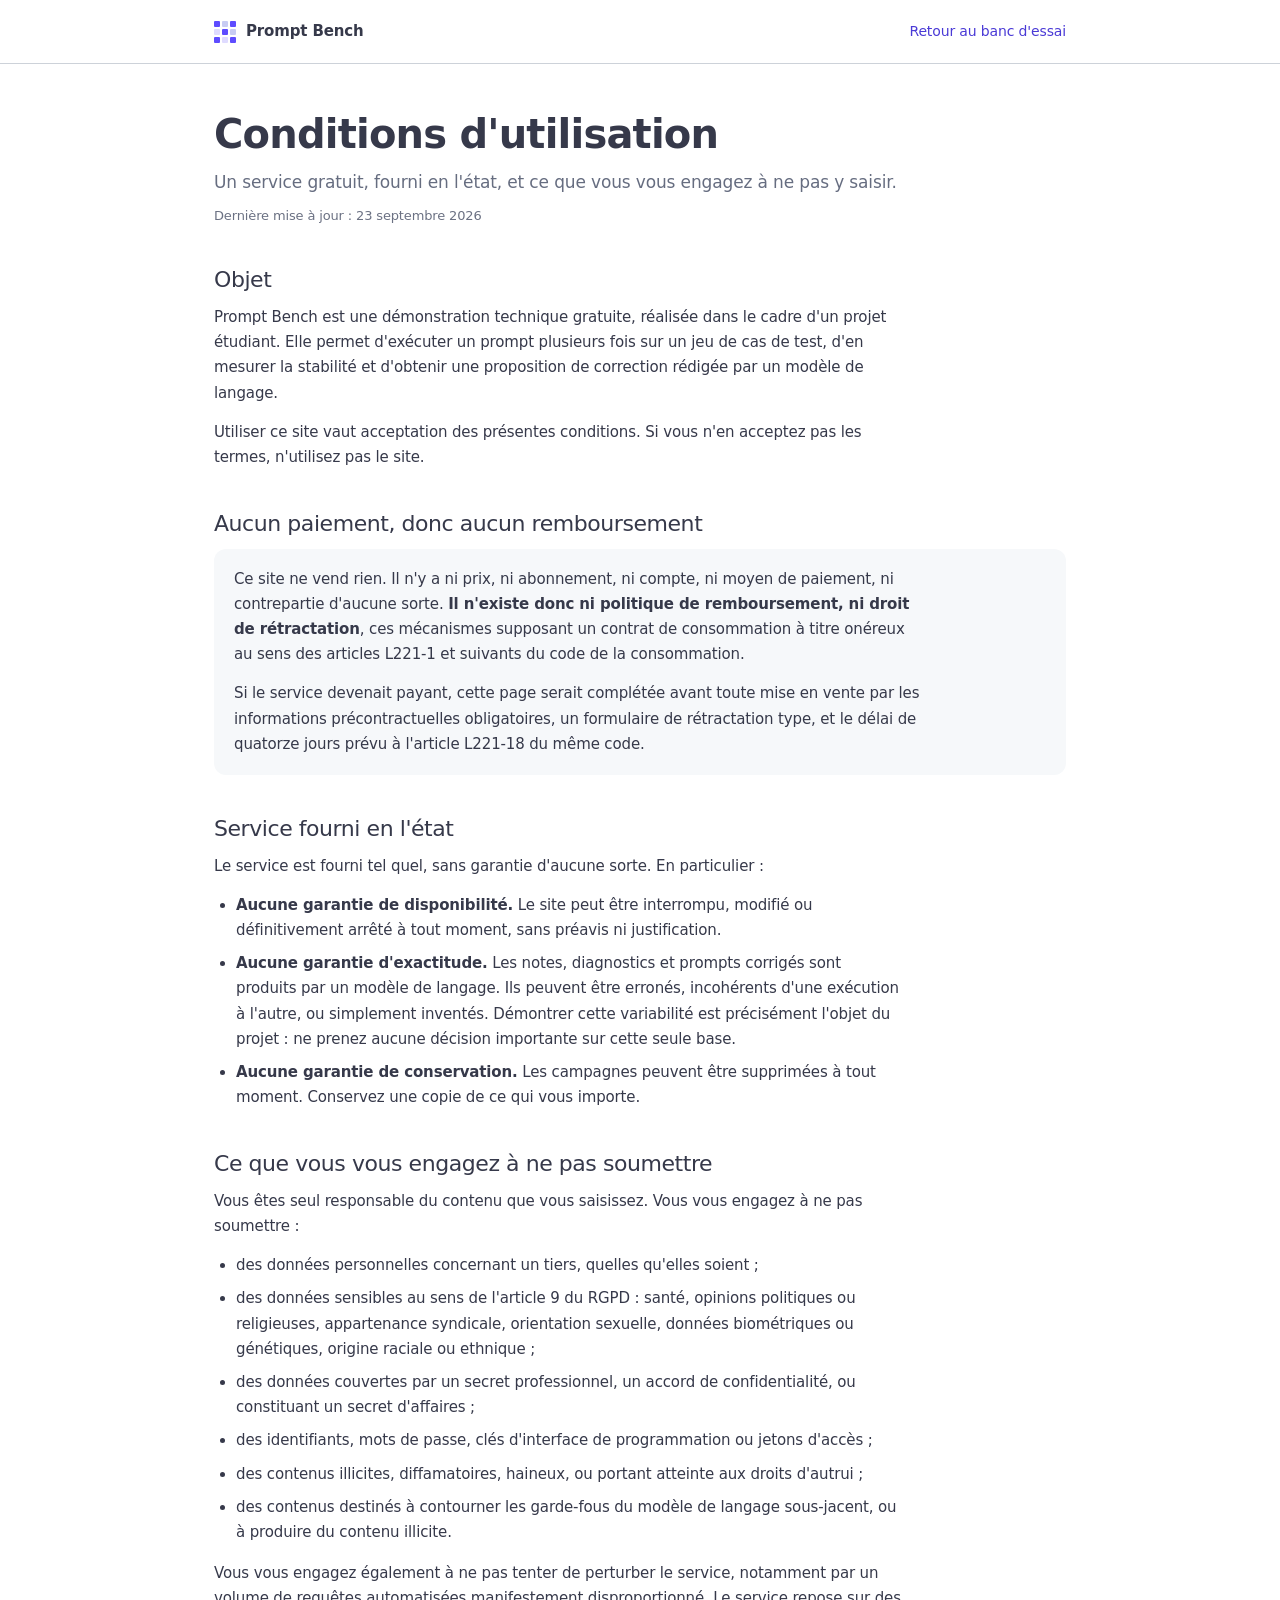
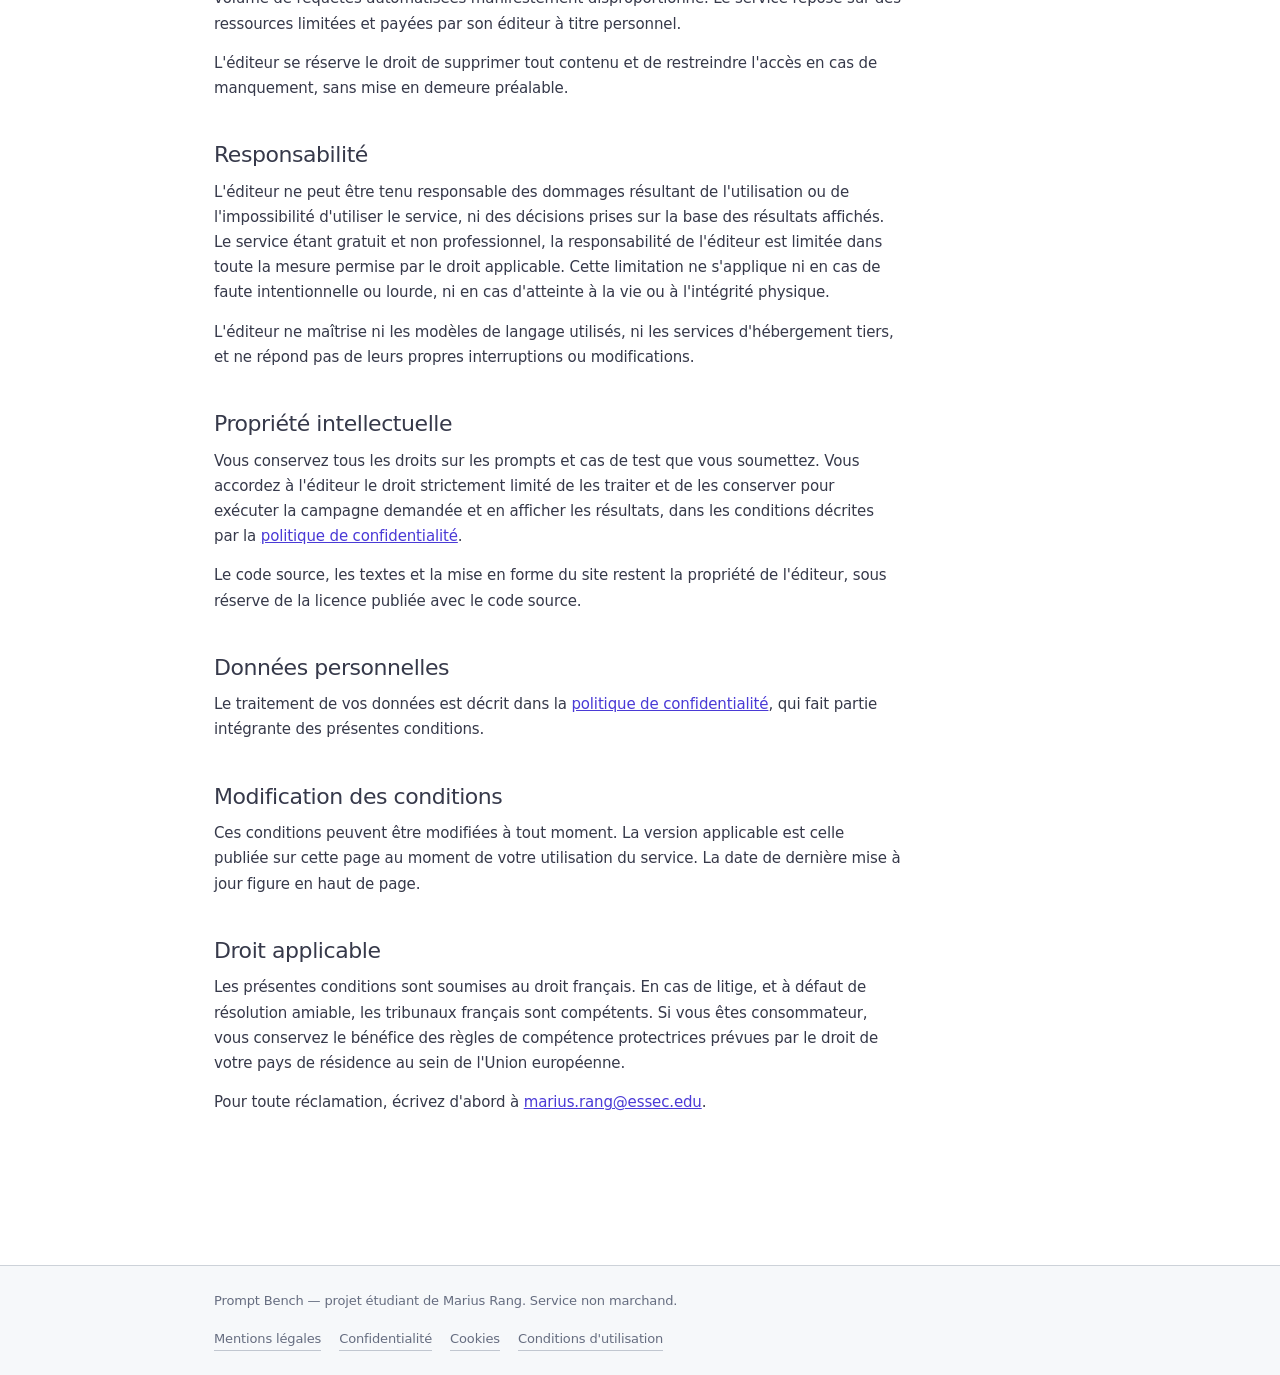
==== conditions.html @ d9b21108 "Add files via upload Pages légales, polices auto-hébergées, contrastes AA" ====
<!DOCTYPE html>
<html lang="fr">
<head>
<meta charset="utf-8" />
<meta name="viewport" content="width=device-width, initial-scale=1" />
<title>Conditions d'utilisation — Prompt Bench</title>
<meta name="description" content="Conditions d'utilisation de Prompt Bench : objet, absence de paiement, garanties, contenus interdits, responsabilité et droit applicable." />
<meta name="robots" content="index, follow" />
<link rel="stylesheet" href="legal.css" />
</head>
<body>
<a class="skip" href="#main">Aller au contenu</a>

<nav class="nav" aria-label="Principale"><div class="nav-in">
  <a class="brand" href="index.html"><span class="bolt" aria-hidden="true"><i></i><i></i><i></i><i></i><i></i><i></i><i></i><i></i><i></i></span>Prompt Bench</a>
  <a class="back" href="index.html">Retour au banc d'essai</a>
</div></nav>

<main class="wrap" id="main">
  <h1>Conditions d'utilisation</h1>
  <p class="lede">Un service gratuit, fourni en l'état, et ce que vous vous engagez à ne pas y saisir.</p>
  <p class="maj">Dernière mise à jour : 23 septembre 2026</p>

  <h2>Objet</h2>
  <p>Prompt Bench est une démonstration technique gratuite, réalisée dans le cadre d'un projet
  étudiant. Elle permet d'exécuter un prompt plusieurs fois sur un jeu de cas de test, d'en mesurer
  la stabilité et d'obtenir une proposition de correction rédigée par un modèle de langage.</p>
  <p>Utiliser ce site vaut acceptation des présentes conditions. Si vous n'en acceptez pas les
  termes, n'utilisez pas le site.</p>

  <h2>Aucun paiement, donc aucun remboursement</h2>
  <div class="card">
    <p>Ce site ne vend rien. Il n'y a ni prix, ni abonnement, ni compte, ni moyen de paiement,
    ni contrepartie d'aucune sorte. <strong>Il n'existe donc ni politique de remboursement,
    ni droit de rétractation</strong>, ces mécanismes supposant un contrat de consommation à
    titre onéreux au sens des articles L221-1 et suivants du code de la consommation.</p>
    <p>Si le service devenait payant, cette page serait complétée avant toute mise en vente
    par les informations précontractuelles obligatoires, un formulaire de rétractation type,
    et le délai de quatorze jours prévu à l'article L221-18 du même code.</p>
  </div>

  <h2>Service fourni en l'état</h2>
  <p>Le service est fourni tel quel, sans garantie d'aucune sorte. En particulier&nbsp;:</p>
  <ul>
    <li><strong>Aucune garantie de disponibilité.</strong> Le site peut être interrompu, modifié
      ou définitivement arrêté à tout moment, sans préavis ni justification.</li>
    <li><strong>Aucune garantie d'exactitude.</strong> Les notes, diagnostics et prompts corrigés
      sont produits par un modèle de langage. Ils peuvent être erronés, incohérents d'une exécution
      à l'autre, ou simplement inventés. Démontrer cette variabilité est précisément l'objet du
      projet : ne prenez aucune décision importante sur cette seule base.</li>
    <li><strong>Aucune garantie de conservation.</strong> Les campagnes peuvent être supprimées à
      tout moment. Conservez une copie de ce qui vous importe.</li>
  </ul>

  <h2>Ce que vous vous engagez à ne pas soumettre</h2>
  <p>Vous êtes seul responsable du contenu que vous saisissez. Vous vous engagez à ne pas
  soumettre&nbsp;:</p>
  <ul>
    <li>des données personnelles concernant un tiers, quelles qu'elles soient ;</li>
    <li>des données sensibles au sens de l'article 9 du RGPD : santé, opinions politiques ou
      religieuses, appartenance syndicale, orientation sexuelle, données biométriques ou
      génétiques, origine raciale ou ethnique ;</li>
    <li>des données couvertes par un secret professionnel, un accord de confidentialité, ou
      constituant un secret d'affaires ;</li>
    <li>des identifiants, mots de passe, clés d'interface de programmation ou jetons d'accès ;</li>
    <li>des contenus illicites, diffamatoires, haineux, ou portant atteinte aux droits d'autrui ;</li>
    <li>des contenus destinés à contourner les garde-fous du modèle de langage sous-jacent, ou à
      produire du contenu illicite.</li>
  </ul>
  <p>Vous vous engagez également à ne pas tenter de perturber le service, notamment par un volume
  de requêtes automatisées manifestement disproportionné. Le service repose sur des ressources
  limitées et payées par son éditeur à titre personnel.</p>
  <p>L'éditeur se réserve le droit de supprimer tout contenu et de restreindre l'accès en cas de
  manquement, sans mise en demeure préalable.</p>

  <h2>Responsabilité</h2>
  <p>L'éditeur ne peut être tenu responsable des dommages résultant de l'utilisation ou de
  l'impossibilité d'utiliser le service, ni des décisions prises sur la base des résultats
  affichés. Le service étant gratuit et non professionnel, la responsabilité de l'éditeur est
  limitée dans toute la mesure permise par le droit applicable. Cette limitation ne s'applique
  ni en cas de faute intentionnelle ou lourde, ni en cas d'atteinte à la vie ou à l'intégrité
  physique.</p>
  <p>L'éditeur ne maîtrise ni les modèles de langage utilisés, ni les services d'hébergement
  tiers, et ne répond pas de leurs propres interruptions ou modifications.</p>

  <h2>Propriété intellectuelle</h2>
  <p>Vous conservez tous les droits sur les prompts et cas de test que vous soumettez. Vous
  accordez à l'éditeur le droit strictement limité de les traiter et de les conserver pour
  exécuter la campagne demandée et en afficher les résultats, dans les conditions décrites par
  la <a href="confidentialite.html">politique de confidentialité</a>.</p>
  <p>Le code source, les textes et la mise en forme du site restent la propriété de l'éditeur,
  sous réserve de la licence publiée avec le code source.</p>

  <h2>Données personnelles</h2>
  <p>Le traitement de vos données est décrit dans la
  <a href="confidentialite.html">politique de confidentialité</a>, qui fait partie intégrante des
  présentes conditions.</p>

  <h2>Modification des conditions</h2>
  <p>Ces conditions peuvent être modifiées à tout moment. La version applicable est celle publiée
  sur cette page au moment de votre utilisation du service. La date de dernière mise à jour figure
  en haut de page.</p>

  <h2>Droit applicable</h2>
  <p>Les présentes conditions sont soumises au droit français. En cas de litige, et à défaut de
  résolution amiable, les tribunaux français sont compétents. Si vous êtes consommateur, vous
  conservez le bénéfice des règles de compétence protectrices prévues par le droit de votre pays
  de résidence au sein de l'Union européenne.</p>
  <p>Pour toute réclamation, écrivez d'abord à <a href="mailto:marius.rang@essec.edu">marius.rang@essec.edu</a>.</p>

</main>

<footer class="foot">
  <div class="foot-in">
    <p>Prompt Bench — projet étudiant de Marius Rang. Service non marchand.</p>
    <nav aria-label="Pages légales">
      <a href="mentions-legales.html">Mentions légales</a>
      <a href="confidentialite.html">Confidentialité</a>
      <a href="cookies.html">Cookies</a>
      <a href="conditions.html">Conditions d'utilisation</a>
    </nav>
  </div>
</footer>
</body>
</html>
---- legal.css ----
/* Feuille de style des pages légales. Mêmes jetons de couleur que l'application,
   tous vérifiés au contraste WCAG AA. Polices auto-hébergées : aucune requête
   vers un serveur tiers. */
:root{
  --canvas:#ffffff; --cloud:#f6f8fa; --frost:#eceff3;
  --ash:#cdd2d9; --mist:#c1c7d0;
  --steel:#6b7183; --slate:#666d80; --graphite:#36394a; --midnight:#272835; --onyx:#1a1b25;
  --violet:#5e4cff; --violet-ink:#4a3ad6; --lavender:#c8ccf3; --lilac:#dfdbff;
  --warn:#8f5500; --warn-bg:#fdf1dc;
  --display:'Space Grotesk',ui-sans-serif,system-ui,sans-serif;
  --sans:'Inter',ui-sans-serif,system-ui,-apple-system,"Segoe UI",Roboto,sans-serif;
  --mono:'IBM Plex Mono',ui-monospace,SFMono-Regular,Menlo,monospace;
}
*{box-sizing:border-box}
html,body{margin:0;padding:0}
body{background:var(--canvas);color:var(--graphite);font-family:var(--sans);
  font-size:15px;line-height:1.68;letter-spacing:-.14px;-webkit-font-smoothing:antialiased}

.skip{position:absolute;left:-9999px;top:0;z-index:100;background:var(--midnight);color:#fff;
  padding:10px 16px;border-radius:0 0 8px 0;font-size:14px}
.skip:focus{left:0}
.skip,.skip:hover,.skip:focus{color:#fff}
:focus-visible{outline:2px solid var(--violet);outline-offset:2px;border-radius:4px}

.nav{position:sticky;top:0;z-index:10;background:var(--canvas);border-bottom:1px solid var(--ash);height:64px}
.nav-in{max-width:900px;margin:0 auto;padding:0 24px;height:100%;display:flex;
  align-items:center;justify-content:space-between;gap:24px}
.brand{display:flex;align-items:center;gap:10px;font-weight:600;font-size:15px;
  color:var(--graphite);letter-spacing:-.01em;text-decoration:none}
.brand .bolt{width:22px;height:22px;display:grid;grid-template-columns:repeat(3,1fr);gap:2px}
.brand .bolt i{display:block;background:var(--violet);border-radius:1px}
.brand .bolt i:nth-child(2),.brand .bolt i:nth-child(6){background:var(--lavender)}
.brand .bolt i:nth-child(4),.brand .bolt i:nth-child(8){background:var(--lilac)}
.back{font-size:14px;font-weight:500;color:var(--violet-ink);text-decoration:none}
.back:hover{text-decoration:underline}

.wrap{max-width:900px;margin:0 auto;padding:48px 24px 80px}
h1{font-family:var(--display);font-weight:600;font-size:40px;line-height:1.1;letter-spacing:-.8px;
  color:var(--graphite);margin:0 0 12px;max-width:22ch}
h2{font-family:var(--display);font-weight:500;font-size:22px;line-height:1.3;letter-spacing:-.44px;
  color:var(--graphite);margin:40px 0 10px}
h3{font-size:15px;font-weight:600;color:var(--graphite);margin:24px 0 6px}
p{margin:0 0 14px;max-width:72ch}
.lede{font-size:17px;color:var(--slate);max-width:64ch;margin-bottom:8px}
.maj{font-size:13px;color:var(--steel);margin-bottom:36px}
ul,ol{margin:0 0 16px;padding-left:22px;max-width:72ch}
li{margin-bottom:8px}
a{color:var(--violet-ink)}
a:hover{color:var(--violet)}
strong{font-weight:600}
code,.mono{font-family:var(--mono);font-size:.92em;letter-spacing:-.02em;
  background:var(--frost);padding:2px 5px;border-radius:4px}

.card{background:var(--cloud);border-radius:12px;padding:18px 20px;margin:0 0 20px}
.card p:last-child,.card ul:last-child{margin-bottom:0}
.card h3{margin-top:0}
.note{background:var(--warn-bg);border-radius:12px;padding:18px 20px;margin:0 0 20px;color:var(--midnight)}
.note strong{color:var(--warn)}

table{width:100%;border-collapse:collapse;margin:0 0 20px;font-size:14px}
thead th{text-align:left;font-size:12px;font-weight:500;color:var(--steel);
  padding:0 14px 10px 0;border-bottom:1px solid var(--ash)}
tbody td{padding:12px 14px 12px 0;border-bottom:1px solid var(--frost);vertical-align:top}
tbody tr:last-child td{border-bottom:0}

.toc{list-style:none;padding:0;margin:0 0 8px;columns:2;column-gap:32px}
.toc li{margin-bottom:6px;break-inside:avoid}

.foot{border-top:1px solid var(--ash);background:var(--cloud);margin-top:56px}
.foot-in{max-width:900px;margin:0 auto;padding:24px;display:flex;justify-content:space-between;
  align-items:center;gap:16px;flex-wrap:wrap;font-size:13px;color:var(--slate)}
.foot-in p{margin:0}
.foot-in nav{display:flex;gap:18px;flex-wrap:wrap}
.foot-in a{color:var(--slate);text-decoration:none;border-bottom:1px solid var(--mist)}
.foot-in a:hover{color:var(--graphite);border-bottom-color:var(--graphite)}

@media(max-width:760px){
  .wrap{padding:32px 16px 64px}
  .nav-in{padding:0 16px}
  h1{font-size:30px;letter-spacing:-.6px}
  h2{font-size:20px}
  .lede{font-size:16px}
  .toc{columns:1}
  table,tbody,tr,td,thead{display:block}
  thead{display:none}
  tbody td{padding:4px 0;border-bottom:0}
  tbody td:first-child{font-weight:600;padding-top:14px}
  tbody tr{border-bottom:1px solid var(--frost);padding-bottom:12px;display:block}
  .foot-in{flex-direction:column;align-items:flex-start;padding:20px 16px}
}
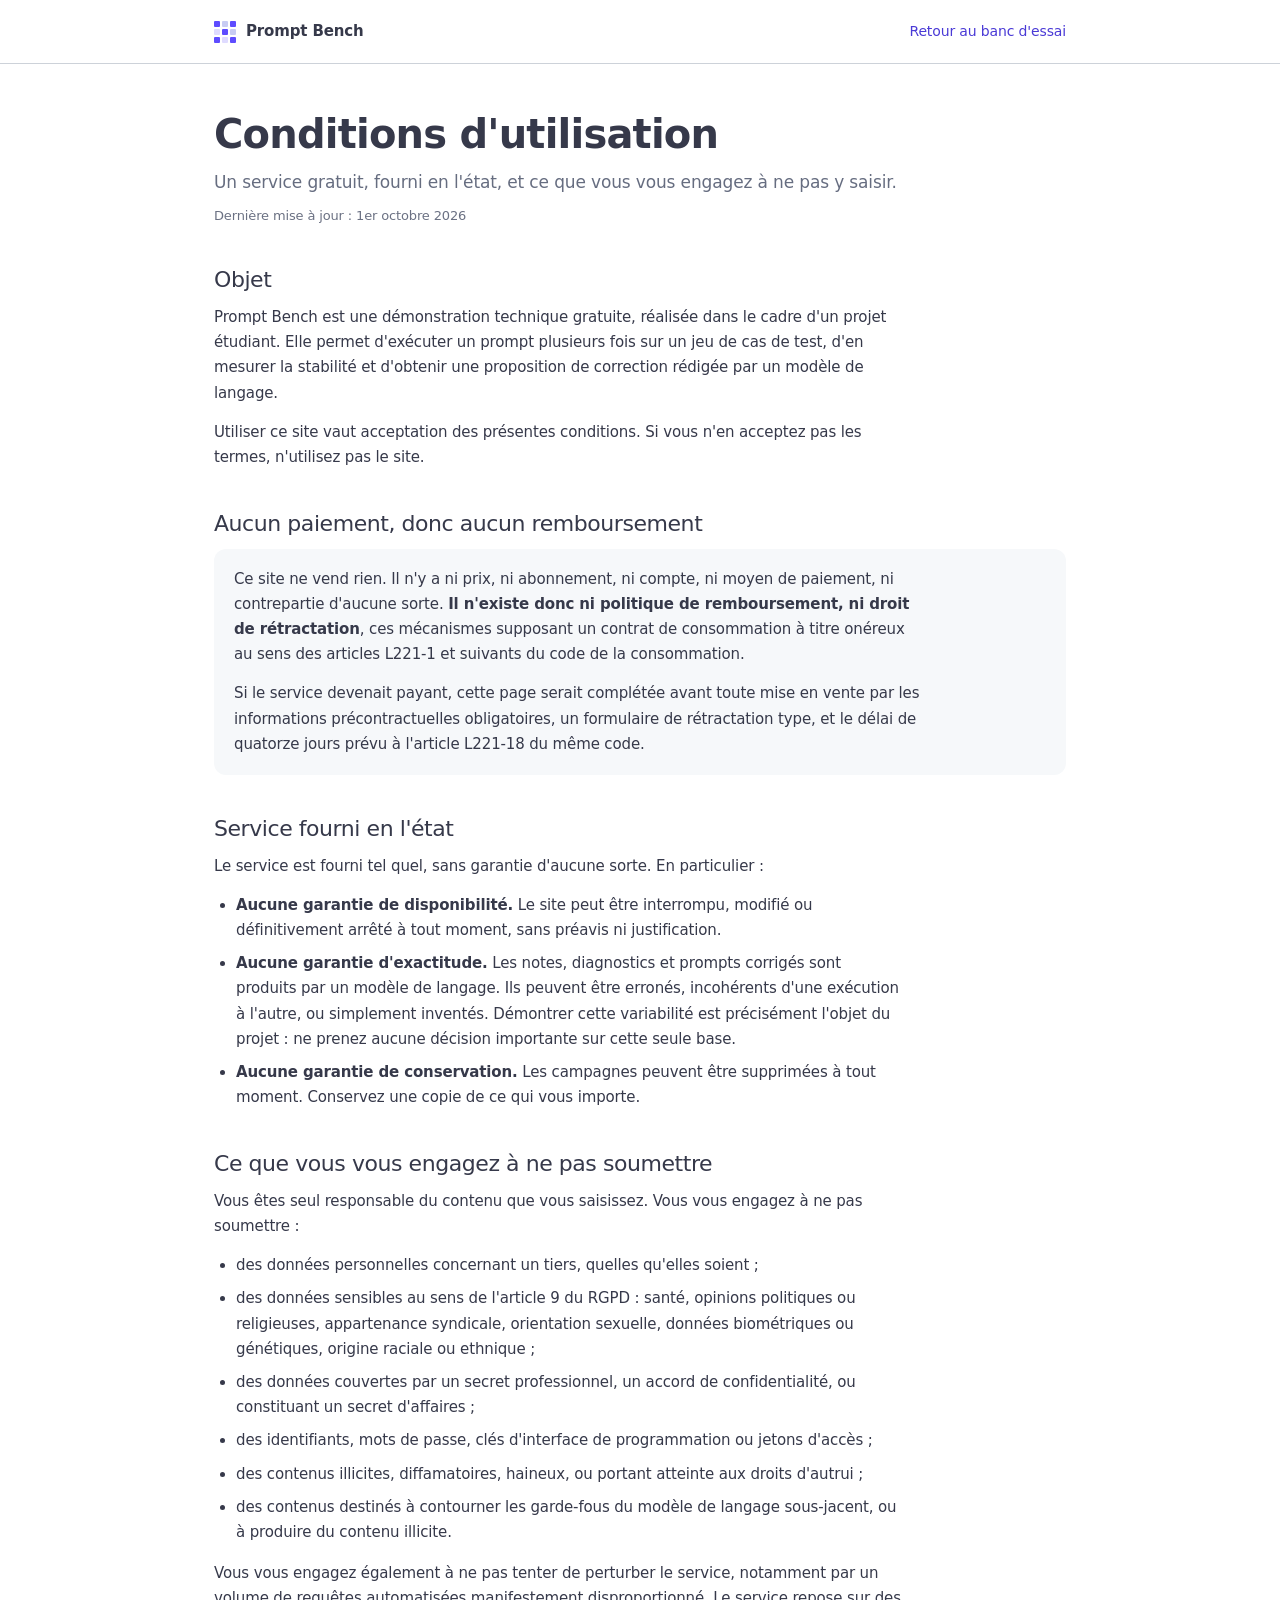
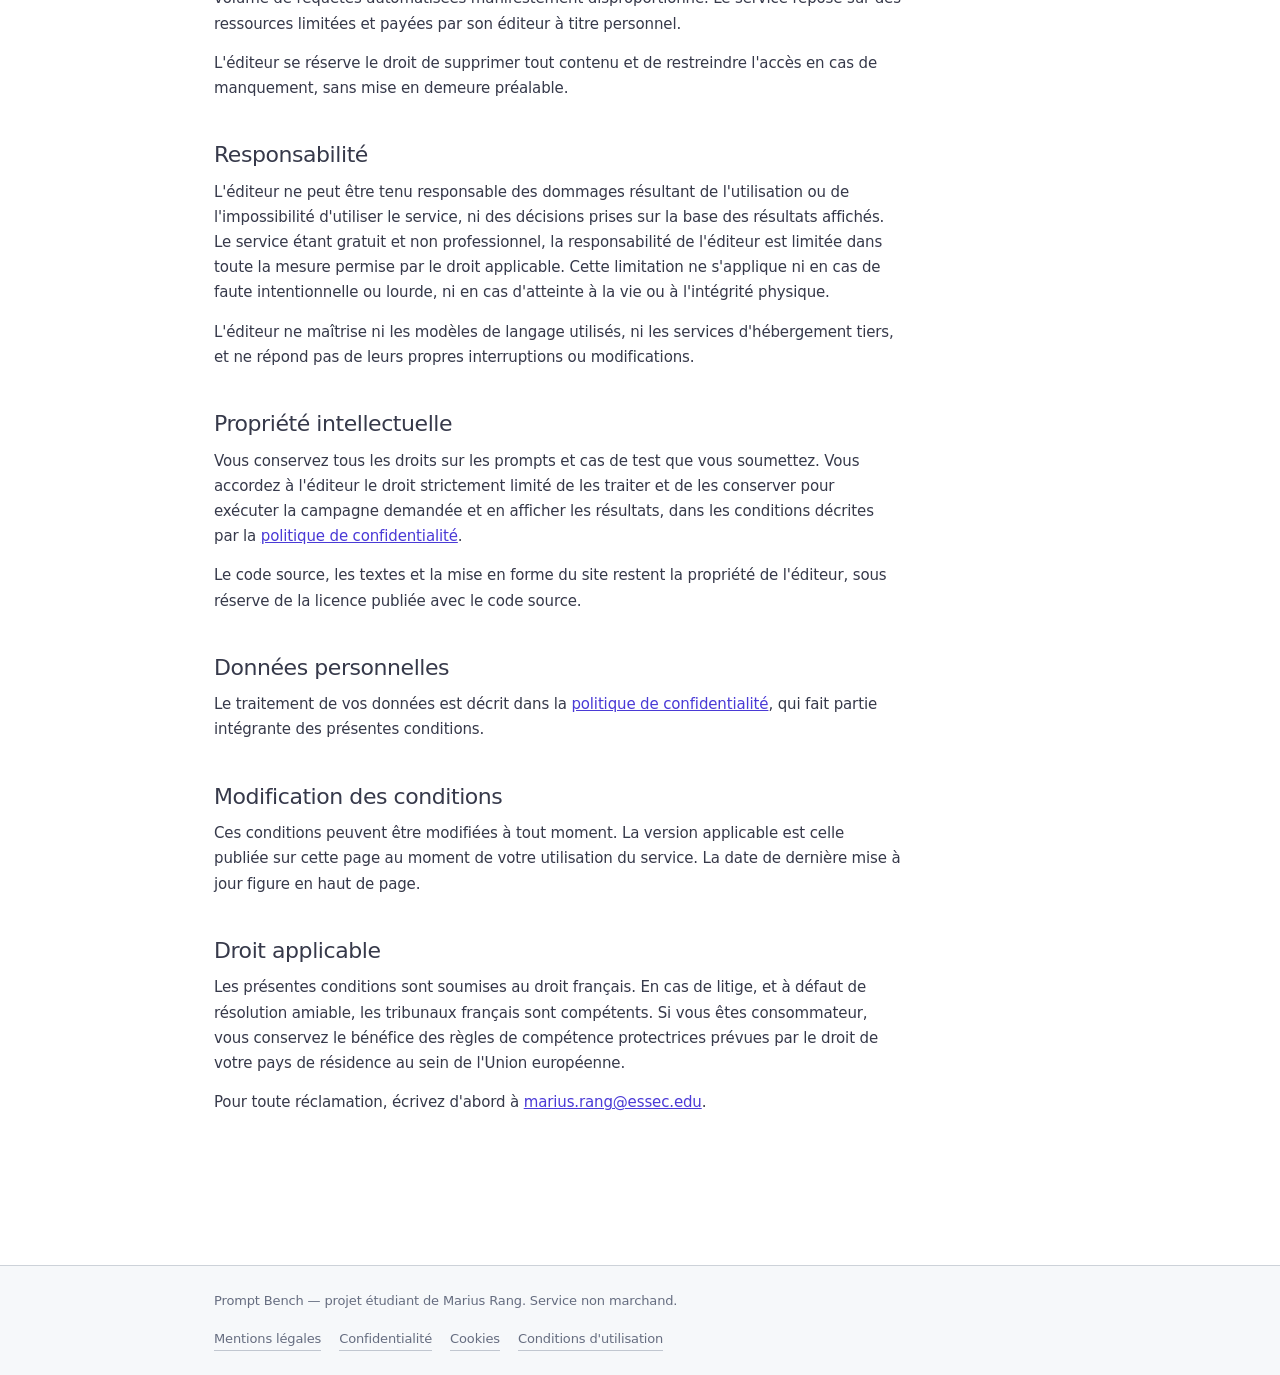
==== commit fab1de39: "Add files via upload" ====
--- a/conditions.html
+++ b/conditions.html
@@ -19,7 +19,7 @@
 <main class="wrap" id="main">
   <h1>Conditions d'utilisation</h1>
   <p class="lede">Un service gratuit, fourni en l'état, et ce que vous vous engagez à ne pas y saisir.</p>
-  <p class="maj">Dernière mise à jour : 23 septembre 2026</p>
+  <p class="maj">Dernière mise à jour : 1er octobre 2026</p>
 
   <h2>Objet</h2>
   <p>Prompt Bench est une démonstration technique gratuite, réalisée dans le cadre d'un projet
